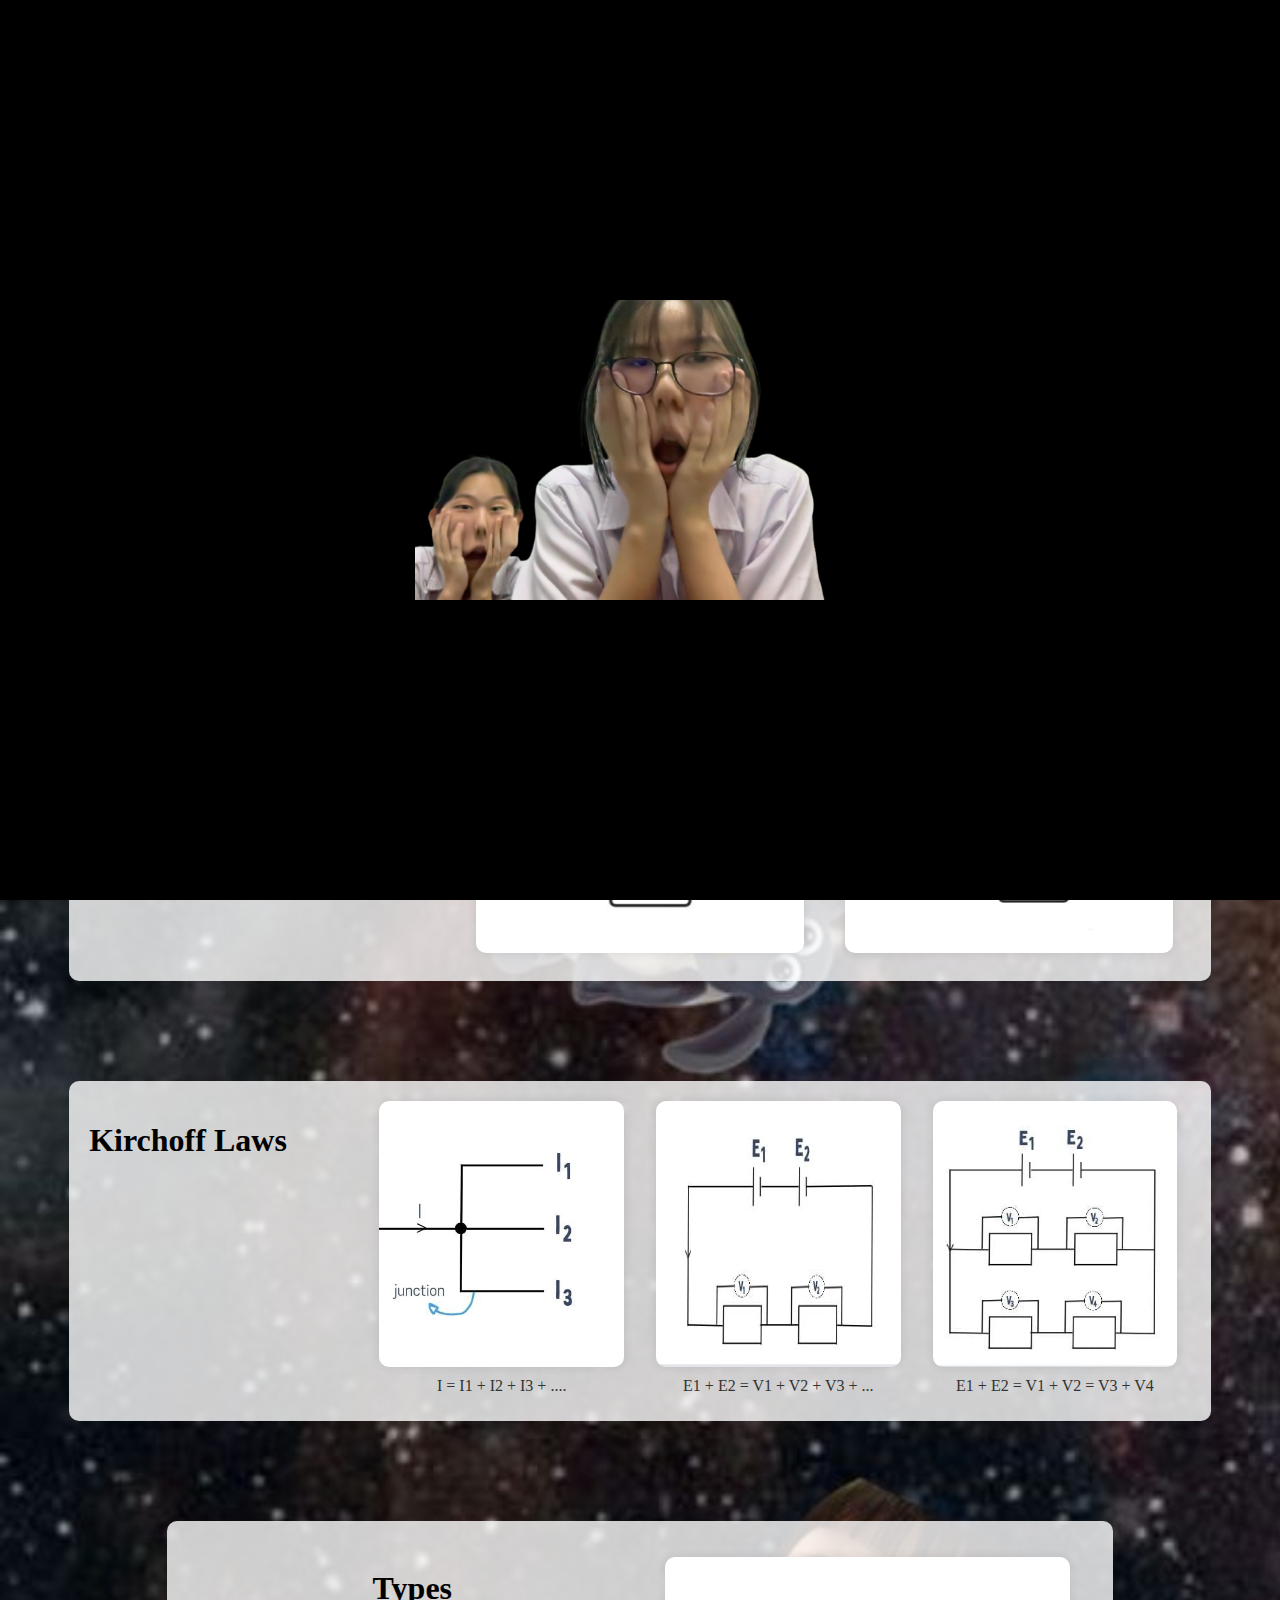
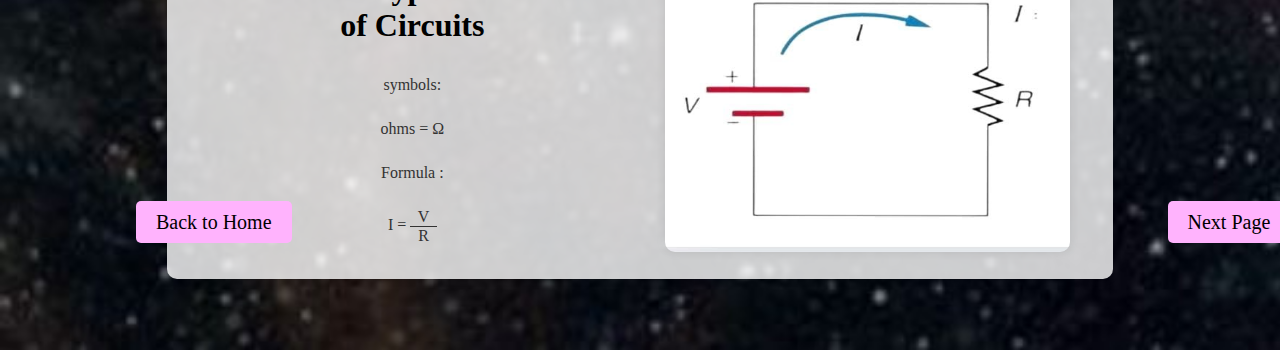
==== dynamic.html @ 9c4864ff "first commit" ====
<html lang="en">
<head>
    <meta charset="UTF-8">
    <meta name="viewport" content="width=device-width, initial-scale=1.0">
    <link rel="stylesheet" href="style.css">
    <title>Dynamic Electricity</title>
</head>
<body>
    <div id="loading-screen">
        <img src="1.png" alt="Loading" class="loading-image">
    </div>
    <header>
        <nav class="navbar">
            <div class="navbar-items">
                <a href="index.html">Home</a>
                <div class="dropdown">
                    <a href="#grade7">Grade 7</a>
                    <div class="dropdown-content">
                        <a href="kinematics.html">Kinematics</a>
                    </div>
                </div>
                <div class="dropdown">
                    <a href="#grade8">Grade 8</a>
                    <div class="dropdown-content">
                        <a href="MAT.html">Matter & Atoms</a>
                    </div>
                </div>
                <div class="dropdown">
                    <a href="#grade9">Grade 9</a>
                    <div class="dropdown-content">
                        <div class="dropdown-item">
                            <a href="#semester1">1st Semester</a>
                            <div id="dynamic-subcontent" class="dropdown-subcontent">
                                <a href="dynamic.html">Dynamic Electricity</a>
                            </div>
                        </div>
                        <div class="dropdown-item">
                            <a href="#semester2">2nd Semester</a>
                            <div id="magnetism-subcontent" class="dropdown-subcontent">
                                <a href="magnetism.html">Magnetism</a>
                            </div>
                        </div>
                    </div>
                </div>
                <a href="formula.html">Formula</a>
                <a href="simulation.html">Simulation</a>
                <a href="references.html">References</a>
            </div>
        </nav>
    </header>
    <div class="container">
        <div class="content-box">
                <div class="gallery">
                    <div class="gallery-item">
                        <h1 id="basics">Basics</h1>
                        <p class="paradynamic">in dynamic electricity,
                            we often use the terms
                            voltage, resistance, and
                            current.
                        </p>
                        <p class="symbols">symbols:</p>
                        <ul class="lists">
                            <li>voltage :V</li>
                            <li>resistance(R)</li>
                            <p>(ohms (Ω) is the unit of resistance)</p>
                            <li>current : I</li>
                            <p>(ampere (a) is the unit of current)</p>
                        </ul>
                    </div>
                    <img id="unikin" src="/dynamics2.jpeg" alt="dyna">
                    <img id="anjay" src="/dynamics.jpeg" alt="dyna">
                </div>
    </div>
    
    <div class="content-box">
        <div class="gallery">
            <h1>Types <br>of Circuits</h1>
            <div class="gallery-item">
                <img id="wowin" src="/dynamics1.jpeg" alt="dyna">
            </div>
            <div class="gallery-item">
                <img id="wow" src="/dynamics5.jpeg" alt="dyna">
            </div>
        </div>
</div>

<div class="content-box">
    <div class="gallerym">
        <h1>Kirchoff Laws</h1>
        <div class="gallery-item">
            <img id="wowin" src="/dynamics3.jpeg" alt="dyna">
            <p>I = I1 + I2 + I3 + ....</p>
        </div>
        <div class="gallery-item">
            <img id="wow" src="/dynamics4.jpeg" alt="dyna">
            <p>E1 + E2 = V1 + V2 + V3 + ...</p>
        </div>
        <div class="gallery-item">
            <img id="wow" src="/dynamics7.jpeg" alt="dyna">
            <p>E1 + E2 = V1 + V2 = V3 + V4</p>
        </div>
    </div>
</div>

<div class="content-box">
    <div class="galleryL">
        <div class="gallery-item">
            <h1>Types <br>of Circuits</h1>
            <p class="symbols">symbols:</p>
            <p>ohms = Ω</p>
            <p>Formula : </p>
            <p>I = <span style="display: inline-block; vertical-align: middle;">
                <span style="display: inline-block; text-align: center; border-bottom: 1px solid; width: 100%;">V</span>
                <span style="display: inline-block; text-align: center; width: 100%;">R</span>
            </span></p>
        </div>

        <div class="gallery-item">
            <img id="wowin" src="/dynamics6.jpeg" alt="dyna">
        </div>
    </div>
</div>
</div>

    <a class="back" href="index.html">Back to Home</a>
    <a class="next" href="magnetism.html">Next Page</a>

    <footer>
        <p>&copy; 2023 AP Website E-Learning x Physics. All rights reserved.</p>
    </footer>

    <script src="script.js"></script>

</body>
</html>
---- style.css ----
body {
    background-image: url("background.jpeg");
    background-size: cover; 
    background-repeat: no-repeat;
}

header {
    position: fixed;
    display: flex;
    padding: 10px 0%;
    align-items: center;
    position: fixed;
    width: 100%;
    top: 0%;
    left: 0;
    z-index: 1000;
    background-color: rgba(0, 0, 0, 0.5);
}

#loading-screen {
    top: 0;
    left: 0;
    position: fixed;
    width: 100%;
    height: 100%;
    background-color: rgba(0, 0, 0, 1); 
    display: flex;
    justify-content: center;
    align-items: center;
    z-index: 10000; 
    opacity: 1; 
    transition: opacity 1s ease; 
}

#loading-screen.hidden {
    opacity: 0; 
    visibility: hidden; 
}

.loading-image {
    width: fixed;
    height: fixed;
    block-size: 300px;
    animation: spin 2s linear infinite;
}

@keyframes spin {
    0% { transform: rotate(0deg); }
    100% { transform: rotate(360deg); }
}

.navbar {
    display: flex;
    justify-content: center;
    align-items: center;
    padding: 10px 0;
    width: 100vw;
}

.navbar .navbar-items {
    display: flex;
    justify-content: center;
    align-items: center;
    padding: 10px 0;
    flex-wrap: wrap;
}

.navbar .navbar-items a {
    color: white;
    text-decoration: none;
    font-size: 20px;
    font-family: "Times New Roman", Times, serif;
    padding: 5px;
    margin: 0 25px;
    position: relative;
}

.navbar .navbar-items a:hover {
    color: rgb(255, 201, 237);
}

.dropdown {
    position: relative;
    display: inline-block;
}

.dropdown-content {
    display: none;
    position: absolute;
    background-color: rgba(0, 0, 0, 0.8);
    min-width: 160px;
    box-shadow: 0px 8px 16px 0px rgba(0, 0, 0, 0.2);
    z-index: 1;
    transition: opacity 0.3s ease, visibility 0.3s ease;
    opacity: 0;
    visibility: hidden;
    padding: 10px 0;
}

.dropdown:hover .dropdown-content,
.dropdown:focus-within .dropdown-content,
.dropdown-content:hover {
    display: block;
    opacity: 1;
    visibility: visible;
}

.dropdown-content a {
    color: white;
    padding: 12px 16px;
    text-decoration: none;
    display: block;
}

.dropdown-content a:hover {
    color: rgb(255, 201, 237); /* Change text color to pink */
    background-color: transparent; /* Ensure no background color change */
}

#dynamic-subcontent {
    display: none;
    position: absolute;
    left: 100%;
    top: 0;
    background-color: rgba(0, 0, 0, 0.8);
    min-width: 160px;
    box-shadow: 0px 8px 16px 0px rgba(0, 0, 0, 0.2);
    z-index: 1;
    transition: opacity 0.3s ease, visibility 0.3s ease;
    opacity: 0;
    visibility: hidden;
    padding: 10px 0;
    margin-top: 10px; /* Add margin to create ladder effect */
}

#magnetism-subcontent {
    display: none;
    position: absolute;
    left: 100%;
    top: 0;
    background-color: rgba(0, 0, 0, 0.8);
    min-width: 160px;
    box-shadow: 0px 8px 16px 0px rgba(0, 0, 0, 0.2);
    z-index: 1;
    transition: opacity 0.3s ease, visibility 0.3s ease;
    opacity: 0;
    visibility: hidden;
    padding: 10px 0;
    margin-top: 70px; /* Add margin to create ladder effect */
}

.dropdown-content:hover #dynamic-subcontent,
#dynamic-subcontent:hover,
#dynamic-subcontent:focus-within {
    display: block;
    opacity: 1;
    visibility: visible;
}

.dropdown-content:hover #magnetism-subcontent,
#magnetism-subcontent:hover,
#magnetism-subcontent:focus-within {
    display: block;
    opacity: 1;
    visibility: visible;
}

.main {
    padding: 20px 0%;
    display: flex;
    flex-direction: column;
    justify-content: center;
    align-items: center;
    flex-wrap: wrap;
    height: 100vh;
}

.main h1{
    font-size: 50px;
    font-family: "Times New Roman", Times, serif;
    color: #ffeafd;
    text-align: center;
    margin-bottom: 0%;
}

.main h2{
    font-size: 30px;
    font-family: "Times New Roman", Times, serif;
    color: #ffeafd;
    text-align: center;
    text-shadow: #333 2px;
}


.main .button {
    padding: 10px 20px;
    background-color: rgb(255, 179, 253);
    border: none;
    border-radius: 5px;
    margin-top: 20px;
    cursor: pointer;
    font-size: 20px;
    font-family: "Times New Roman", Times, serif;
    text-decoration: none;
    color: rgb(13, 13, 13);
}

.main .button:hover{
    background-color: white;
    color: rgb(247, 177, 255);
}

.back {
    position: relative;
    bottom: 12vh;
    left: 10vw;
    padding: 10px 20px;
    background-color:rgb(255, 179, 253);;
    border: none;
    border-radius: 5px;
    margin-top: 20px;
    cursor: pointer;
    font-size: 20px;
    font-family: "Times New Roman", Times, serif;
    text-decoration: none;
    color: black;
}

.back:hover{
    background-color: white;
    color: rgb(247, 177, 255);
}

.next {
    position: relative;
    bottom: 12vh;
    right: -1000px;
    padding: 10px 20px;
    background-color: rgb(255, 179, 253);;
    border: none;
    border-radius: 5px;
    margin-top: 20px;
    cursor: pointer;
    font-size: 20px;
    font-family: "Times New Roman", Times, serif;
    text-decoration: none;
    color: black;
}

.next:hover{
    background-color: white;
    color: rgb(247, 177, 255);
}

.video-iframe {
    position: absolute;
    top: 100px; /* Adjust as needed */
    right: 10px; /* Adjust as needed */
    width: 360px; /* Adjust as needed */
    height: 215px; /* Adjust as needed */
    z-index: 1; /* Ensure it stays on top of the PDF */
}

.content-box {
    /* top: 50vh;
    left: 46%;
    transform: translate(-50%, -50%); */
    max-width: 90%;
    margin: 80px auto 20px auto;
    padding: 20px 20px 10px 20px;
    background-color: rgba(255, 255, 255, 0.8); 
    border-radius: 10px; 
    box-shadow: 0 0 10px rgba(0, 0, 0, 0.1); 
    display: flex;
    justify-content: center;
    align-items: center;
    flex-direction: column;
    min-height: 20vh;
    position: relative;
}

.container {
    display: flex;
    flex-direction: column;
    justify-content: center;
    align-items: center;
    padding: 20px;
} 

.content-boxz {
     /* top: 20vh; */
    /*left: 46%;
    transform: translate(-50%, -50%); */
    max-width: 90%;
    margin: 20px auto;
    padding: 40px 40px 20px 40px;
    background-color: rgba(255, 255, 255, 0.8); 
    border-radius: 10px; 
    box-shadow: 0 0 10px rgba(0, 0, 0, 0.1); 
    display: flex;
    justify-content: center;
    align-items: center;
    flex-direction: column;
    min-height: 20vh;
    position: relative;
}


.gallery {
    display: grid;
    grid-template-columns: repeat(3, 1fr);
    /* flex-wrap: wrap; */
    gap: 5px; 
    justify-content: center;
}

.gallerym {
    display: grid;
    grid-template-columns: repeat(4, 1fr);
    /* flex-wrap: wrap; */
    gap: 5px; 
    justify-content: center;
}

.galleryL {
    display: grid;
    grid-template-columns: repeat(2, 1fr);
    /* flex-wrap: wrap; */
    gap: 5px; 
    justify-content: center;
}

.galleryz {
    display: grid;
    grid-template-columns: repeat(3, 1fr);
    /* flex-wrap: wrap; */
    gap: 20px; 
    justify-content: center;
}

.gallery-item {
    /* flex: 1 1 calc(33.333% - 40px);  */
    box-sizing: border-box;
    text-align: center;
    display: flex;
    justify-content: center;
    align-items: center;
    flex-direction: column;
}

.gallery-item img {
    width: 100%;
    height: auto;
    border-radius: 10px; 
    box-shadow: 0 0 10px rgba(0, 0, 0, 0.1); 
}

#anjay{
    /* margin-top: -50px; */
    width: 90%;
    height: 90%;
    /* margin-right: -60px; */
}

#unikin{
    width: 90%;
    height: 90%;
}

#wow{
    /* margin-top: -50px; */
    width: 90%;
    height: 90%;
    /* margin-right: -60px; */
}

#wowin{
    width: 90%;
    height: 90%;
}

#basics {
    text-align: left;
}

.gallery-item h1 {
    text-align: center;
    justify-content: center;
}

.paradynamic {
    text-align: center;
}

.symbols{
    text-align: center;
}

.lists{
    text-align: left;
}

.gallery-item p {
    margin-top: 10px;
    font-size: 16px;
    color: #333;
}

.imagem {
    display: grid;
    grid-template-columns: repeat(2, 1fr);
    justify-content: center;
    align-items: center;
    justify-items: center;

}
.imagem img{
    width: 100%;
    height: auto;
    /* border-radius: 10px; 
    box-shadow: 0 0 10px rgba(0, 0, 0, 0.1);  */
}

.imaged {
    display: grid;
    grid-template-columns: repeat(2, 1fr);
    justify-content: center;
    align-items: center;
    justify-items: center;
}

.imaged img{
    width: 100%;
    height: auto;
    /* border-radius: 10px; 
    box-shadow: 0 0 10px rgba(0, 0, 0, 0.1);  */
}

footer {
    text-align: center;
    padding: 20px;
    background-color: rgba(0, 0, 0, 0.5);
    color: white;
    position: fixed;
    width: 100%;
    bottom: 0;
    left: 0;
}

footer p {
    margin: 0;
    font-size: 14px;
}

@media (max-width: 768px) {
    body{
        background-size: 400%;
    }
    .navbar .navbar-items a {
        margin: 0 15px; 
        font-size: 18px; 
    }
}

@media (max-width: 480px) {
    body{
        background-size: 400%;
    }
    .navbar .navbar-items a {
        margin: 0 10px; 
        font-size: 16px; 
    }
}
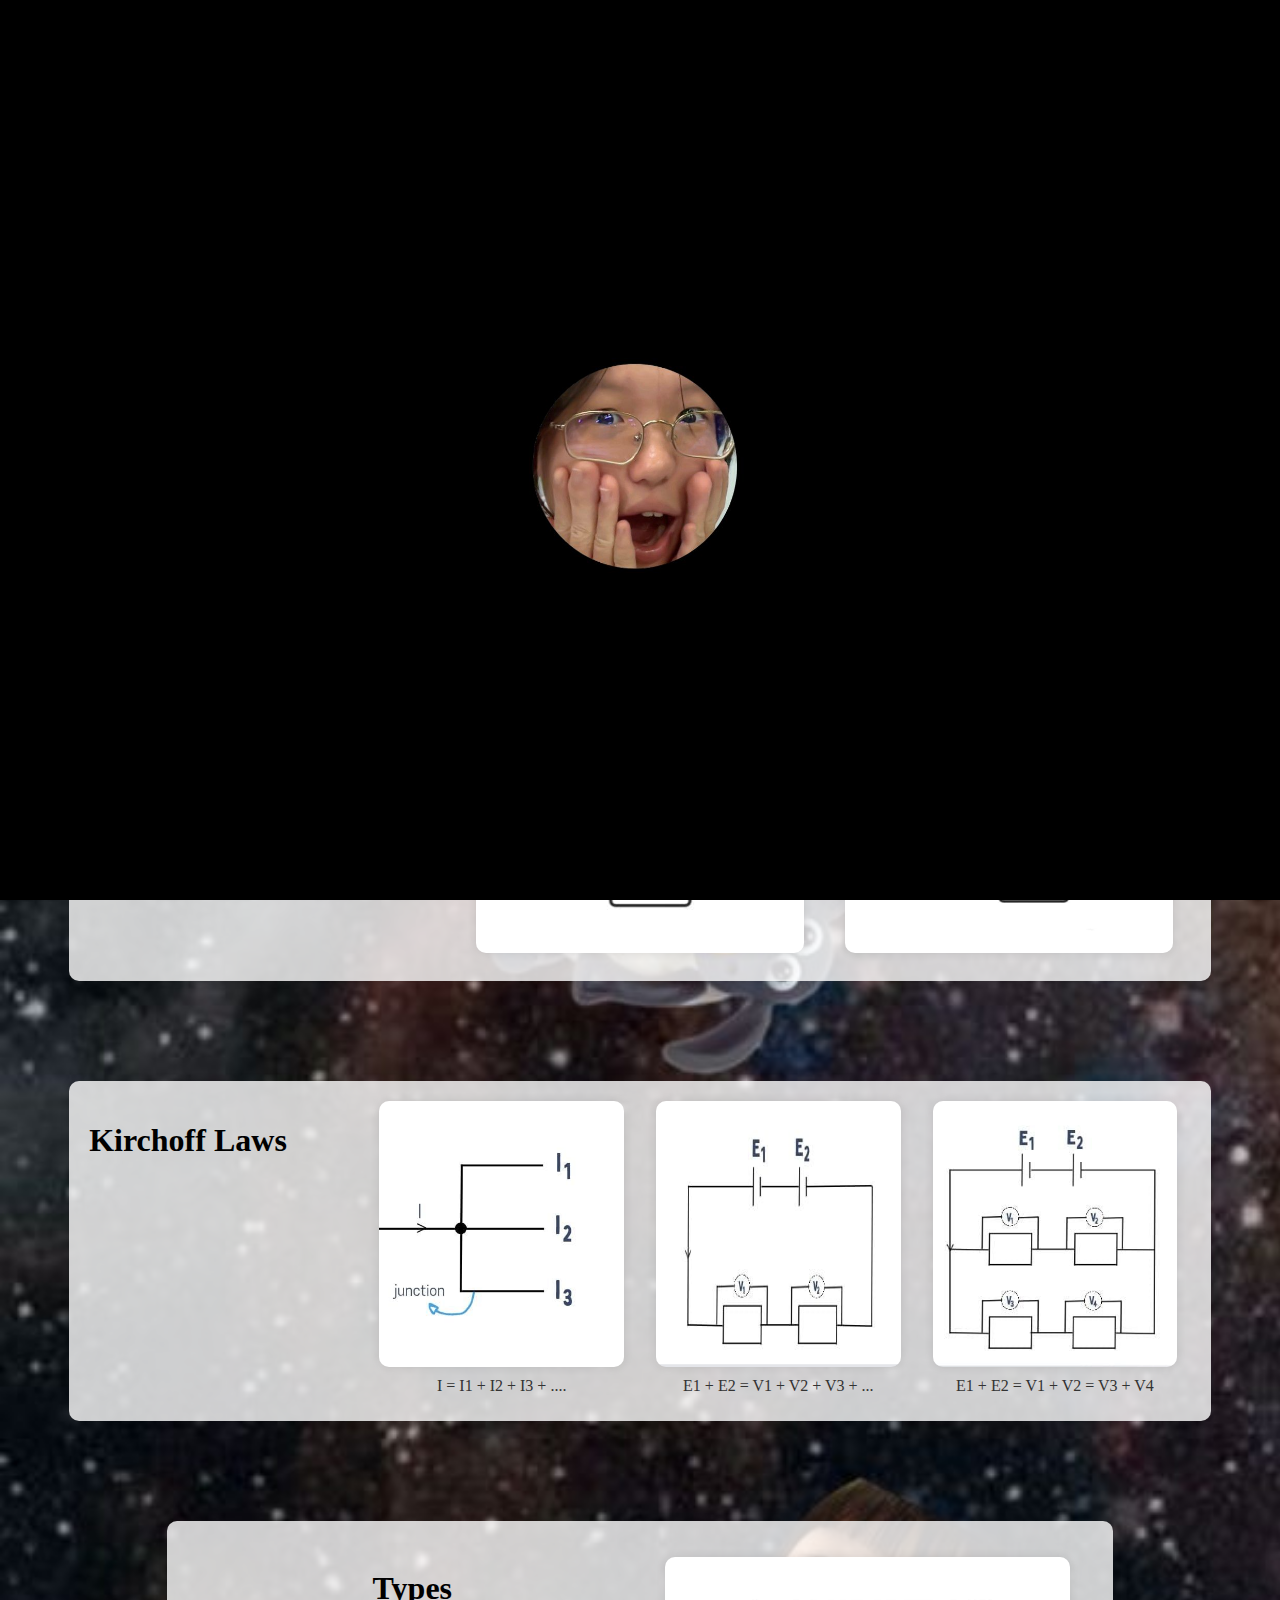
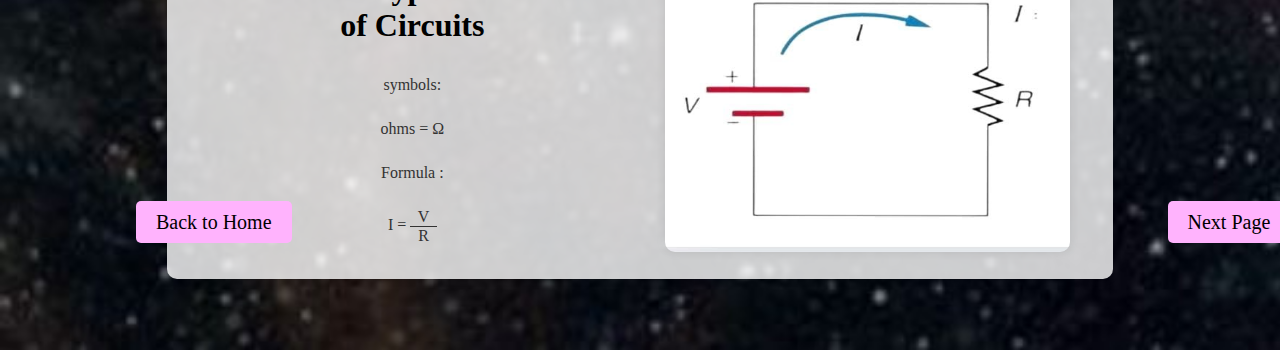
==== commit 7896a967: "commit ketiga" ====
--- a/dynamic.html
+++ b/dynamic.html
@@ -7,7 +7,7 @@
 </head>
 <body>
     <div id="loading-screen">
-        <img src="1.png" alt="Loading" class="loading-image">
+        <img src="load1.jpeg" alt="Loading" class="loading-image">
     </div>
     <header>
         <nav class="navbar">
--- a/style.css
+++ b/style.css
@@ -383,6 +383,10 @@
     text-align: left;
 }
 
+.listy {
+    text-align: left;
+}
+
 .gallery-item h1 {
     text-align: center;
     justify-content: center;
